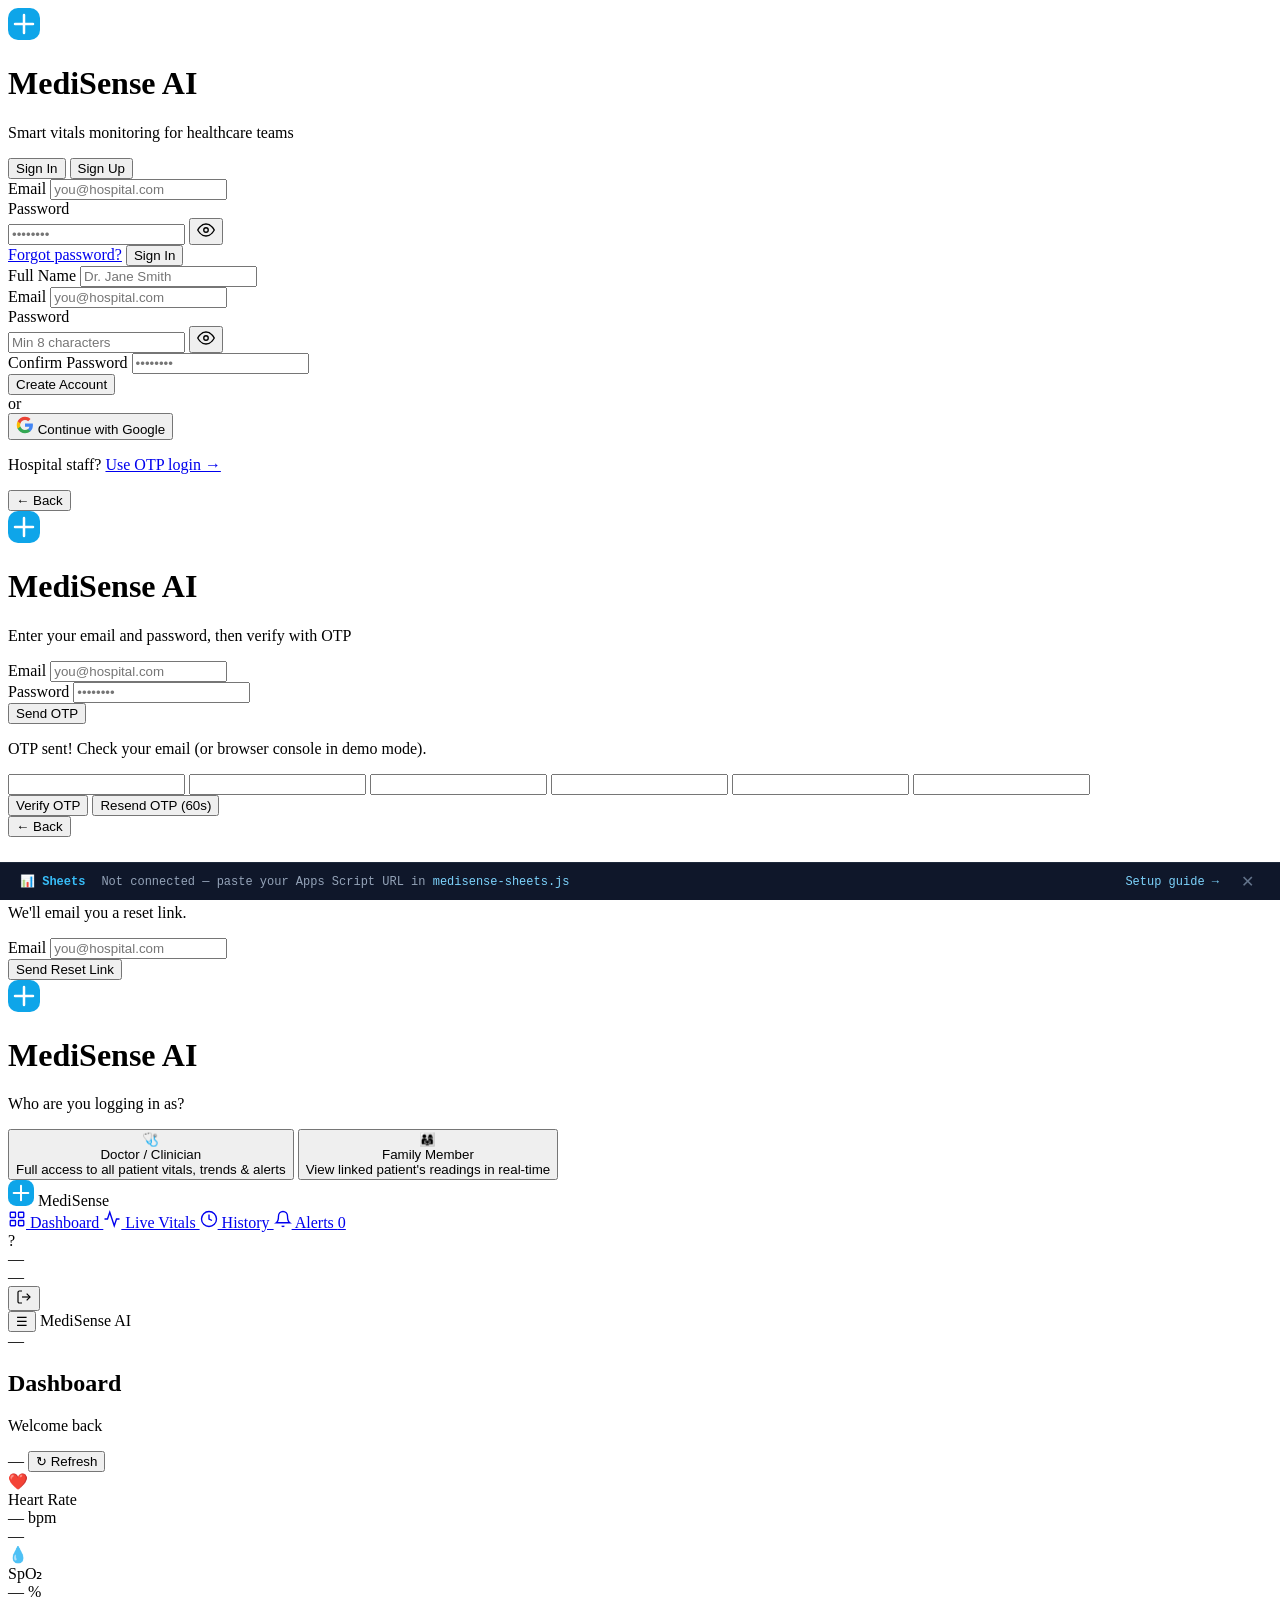
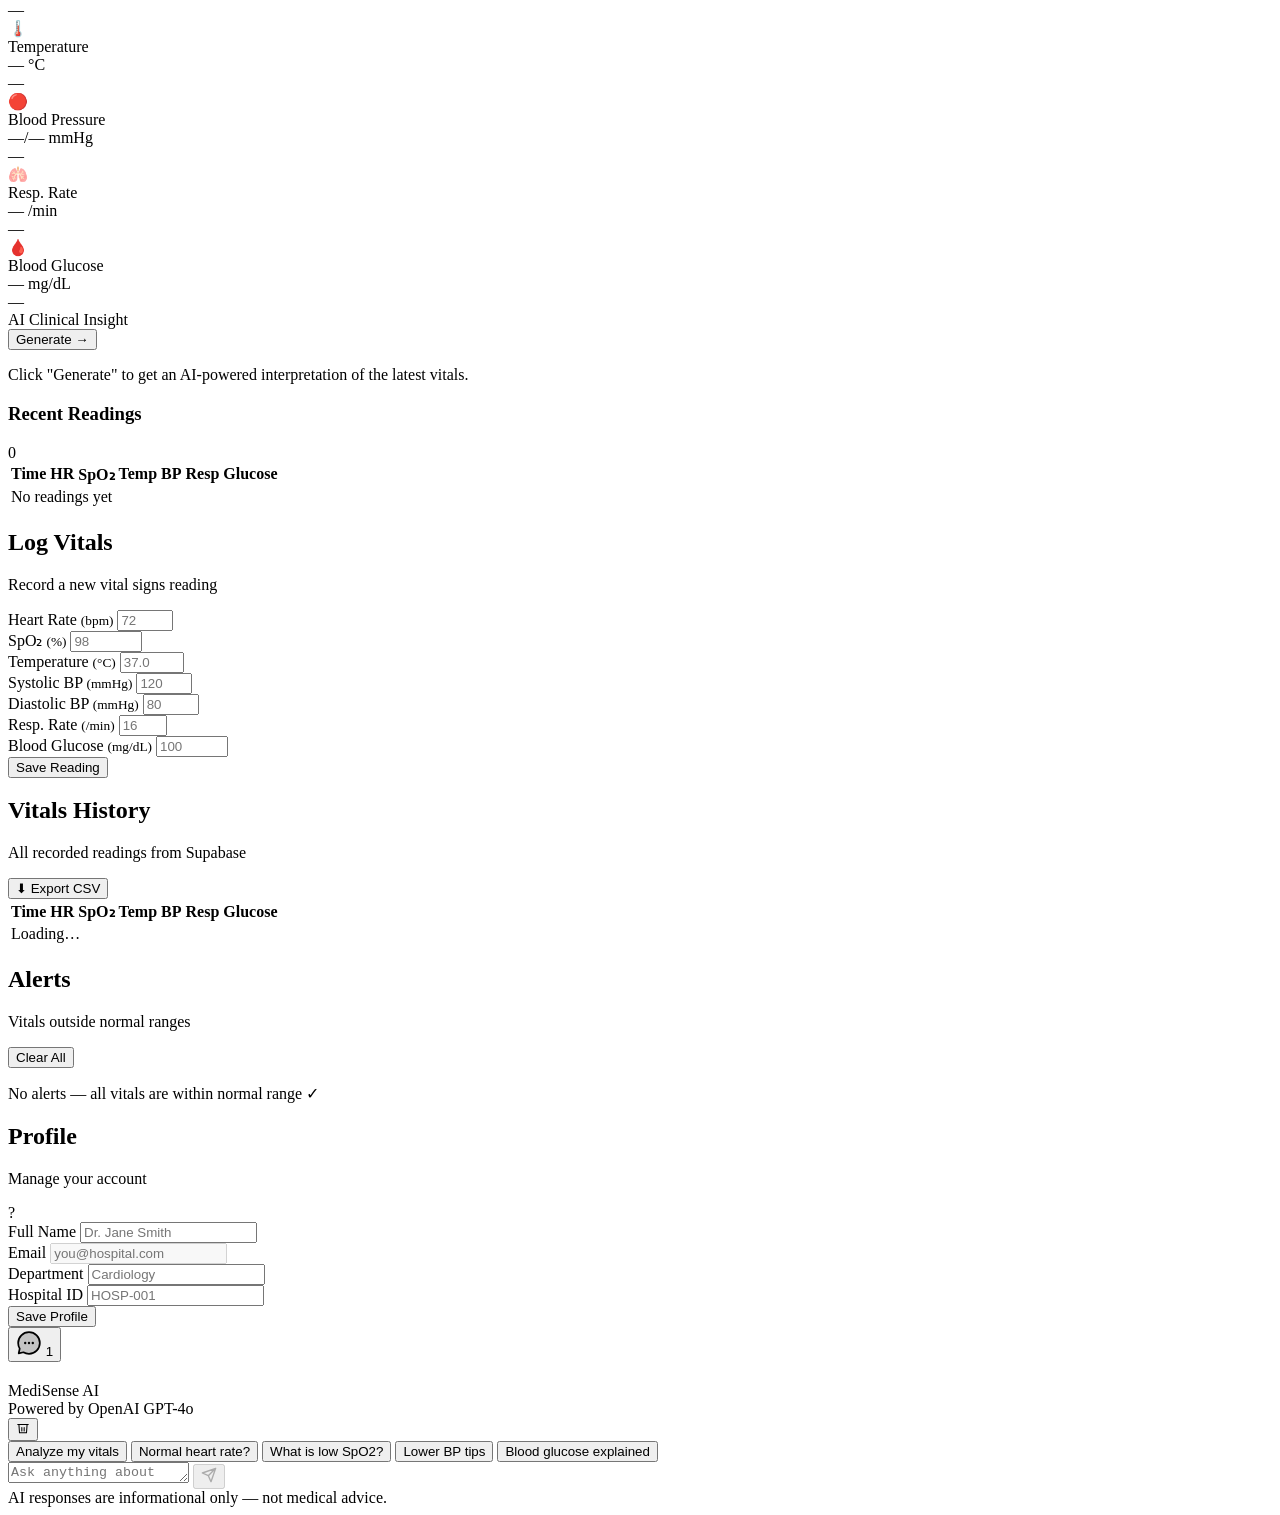
==== index.html @ 8bdb6189 "Add files via upload" ====
<!DOCTYPE html>
<html lang="en">
<head>
  <meta charset="UTF-8" />
  <meta name="viewport" content="width=device-width, initial-scale=1.0" />
  <title>MediSense AI — Smart Health Monitoring</title>
  <link rel="preconnect" href="https://fonts.googleapis.com" />
  <link rel="preconnect" href="https://fonts.gstatic.com" crossorigin />
  <link href="https://fonts.googleapis.com/css2?family=DM+Sans:wght@300;400;500;600&family=DM+Mono:wght@400;500&family=Playfair+Display:wght@600&display=swap" rel="stylesheet" />
  <link rel="stylesheet" href="medisense.css" />
</head>
<body>

  <div id="auth-wrapper" class="auth-wrapper">
    <div id="toast" class="toast" aria-live="polite"></div>
    <div id="screen-login" class="auth-card active">
      <div class="auth-brand">
        <div class="brand-icon">
          <svg width="32" height="32" viewBox="0 0 32 32" fill="none">
            <rect width="32" height="32" rx="10" fill="#0EA5E9"/>
            <path d="M16 7v18M7 16h18" stroke="white" stroke-width="2.5" stroke-linecap="round"/>
          </svg>
        </div>
        <h1 class="brand-name">MediSense <span>AI</span></h1>
      </div>
      <p class="auth-subtitle">Smart vitals monitoring for healthcare teams</p>

      <div class="tab-row">
        <button class="tab active" data-tab="login">Sign In</button>
        <button class="tab" data-tab="signup">Sign Up</button>
      </div>
      <form id="login-form" class="auth-form" novalidate>
        <div class="field">
          <label for="login-email">Email</label>
          <input id="login-email" type="email" placeholder="you@hospital.com" autocomplete="email" />
        </div>
        <div class="field">
          <label for="login-password">Password</label>
          <div class="pw-wrap">
            <input id="login-password" type="password" placeholder="••••••••" autocomplete="current-password" />
            <button type="button" class="eye-btn" data-target="login-password">
              <svg width="18" height="18" viewBox="0 0 24 24" fill="none" stroke="currentColor" stroke-width="1.8" stroke-linecap="round"><path d="M1 12s4-8 11-8 11 8 11 8-4 8-11 8-11-8-11-8z"/><circle cx="12" cy="12" r="3"/></svg>
            </button>
          </div>
        </div>
        <a href="#" id="forgot-link" class="forgot-link">Forgot password?</a>
        <button type="submit" class="btn-primary" id="login-btn">
          <span>Sign In</span>
          <div class="spinner hidden"></div>
        </button>
      </form>
      <form id="signup-form" class="auth-form hidden" novalidate>
        <div class="field">
          <label for="signup-name">Full Name</label>
          <input id="signup-name" type="text" placeholder="Dr. Jane Smith" autocomplete="name" />
        </div>
        <div class="field">
          <label for="signup-email">Email</label>
          <input id="signup-email" type="email" placeholder="you@hospital.com" autocomplete="email" />
        </div>
        <div class="field">
          <label for="signup-password">Password</label>
          <div class="pw-wrap">
            <input id="signup-password" type="password" placeholder="Min 8 characters" autocomplete="new-password" />
            <button type="button" class="eye-btn" data-target="signup-password">
              <svg width="18" height="18" viewBox="0 0 24 24" fill="none" stroke="currentColor" stroke-width="1.8" stroke-linecap="round"><path d="M1 12s4-8 11-8 11 8 11 8-4 8-11 8-11-8-11-8z"/><circle cx="12" cy="12" r="3"/></svg>
            </button>
          </div>
        </div>
        <div class="field">
          <label for="signup-password2">Confirm Password</label>
          <input id="signup-password2" type="password" placeholder="••••••••" autocomplete="new-password" />
        </div>
        <button type="submit" class="btn-primary" id="signup-btn">
          <span>Create Account</span>
          <div class="spinner hidden"></div>
        </button>
      </form>

      <div class="divider"><span>or</span></div>
      <button id="google-btn" class="btn-google">
        <svg width="18" height="18" viewBox="0 0 24 24"><path fill="#4285F4" d="M22.56 12.25c0-.78-.07-1.53-.2-2.25H12v4.26h5.92c-.26 1.37-1.04 2.53-2.21 3.31v2.77h3.57c2.08-1.92 3.28-4.74 3.28-8.09z"/><path fill="#34A853" d="M12 23c2.97 0 5.46-.98 7.28-2.66l-3.57-2.77c-.98.66-2.23 1.06-3.71 1.06-2.86 0-5.29-1.93-6.16-4.53H2.18v2.84C3.99 20.53 7.7 23 12 23z"/><path fill="#FBBC05" d="M5.84 14.09c-.22-.66-.35-1.36-.35-2.09s.13-1.43.35-2.09V7.07H2.18C1.43 8.55 1 10.22 1 12s.43 3.45 1.18 4.93l3.66-2.84z"/><path fill="#EA4335" d="M12 5.38c1.62 0 3.06.56 4.21 1.64l3.15-3.15C17.45 2.09 14.97 1 12 1 7.7 1 3.99 3.47 2.18 7.07l3.66 2.84c.87-2.6 3.3-4.53 6.16-4.53z"/></svg>
        Continue with Google
      </button>

      <p class="otp-prompt">Hospital staff? <a href="#" id="otp-link">Use OTP login →</a></p>
    </div>
    <div id="screen-otp" class="auth-card">
      <button class="back-btn" id="back-from-otp">← Back</button>
      <div class="auth-brand">
        <div class="brand-icon">
          <svg width="32" height="32" viewBox="0 0 32 32" fill="none"><rect width="32" height="32" rx="10" fill="#0EA5E9"/><path d="M16 7v18M7 16h18" stroke="white" stroke-width="2.5" stroke-linecap="round"/></svg>
        </div>
        <h1 class="brand-name">MediSense <span>AI</span></h1>
      </div>
      <p class="auth-subtitle">Enter your email and password, then verify with OTP</p>

      <form id="otp-request-form" class="auth-form" novalidate>
        <div class="field">
          <label for="otp-email">Email</label>
          <input id="otp-email" type="email" placeholder="you@hospital.com" />
        </div>
        <div class="field">
          <label for="otp-password">Password</label>
          <input id="otp-password" type="password" placeholder="••••••••" />
        </div>
        <button type="submit" class="btn-primary" id="send-otp-btn">
          <span>Send OTP</span>
          <div class="spinner hidden"></div>
        </button>
      </form>

      <div id="otp-verify-section" class="otp-verify hidden">
        <p class="otp-sent-msg">OTP sent! Check your email (or browser console in demo mode).</p>
        <div class="otp-boxes" id="otp-boxes">
          <input class="otp-digit" maxlength="1" inputmode="numeric" />
          <input class="otp-digit" maxlength="1" inputmode="numeric" />
          <input class="otp-digit" maxlength="1" inputmode="numeric" />
          <input class="otp-digit" maxlength="1" inputmode="numeric" />
          <input class="otp-digit" maxlength="1" inputmode="numeric" />
          <input class="otp-digit" maxlength="1" inputmode="numeric" />
        </div>
        <button class="btn-primary" id="verify-otp-btn">
          <span>Verify OTP</span>
          <div class="spinner hidden"></div>
        </button>
        <button class="btn-ghost" id="resend-otp-btn">Resend OTP (<span id="resend-timer">60</span>s)</button>
      </div>
    </div>
    <div id="screen-forgot" class="auth-card">
      <button class="back-btn" id="back-from-forgot">← Back</button>
      <h2 class="screen-title">Reset Password</h2>
      <p class="auth-subtitle">We'll email you a reset link.</p>
      <form id="forgot-form" class="auth-form" novalidate>
        <div class="field">
          <label for="forgot-email">Email</label>
          <input id="forgot-email" type="email" placeholder="you@hospital.com" />
        </div>
        <button type="submit" class="btn-primary" id="forgot-btn">
          <span>Send Reset Link</span>
          <div class="spinner hidden"></div>
        </button>
      </form>
    </div>
    <div id="screen-role" class="auth-card">
      <div class="auth-brand">
        <div class="brand-icon">
          <svg width="32" height="32" viewBox="0 0 32 32" fill="none"><rect width="32" height="32" rx="10" fill="#0EA5E9"/><path d="M16 7v18M7 16h18" stroke="white" stroke-width="2.5" stroke-linecap="round"/></svg>
        </div>
        <h1 class="brand-name">MediSense <span>AI</span></h1>
      </div>
      <p class="auth-subtitle">Who are you logging in as?</p>
      <div class="role-cards">
        <button class="role-card" data-role="doctor">
          <div class="role-icon">🩺</div>
          <div class="role-label">Doctor / Clinician</div>
          <div class="role-desc">Full access to all patient vitals, trends & alerts</div>
        </button>
        <button class="role-card" data-role="family">
          <div class="role-icon">👨‍👩‍👧</div>
          <div class="role-label">Family Member</div>
          <div class="role-desc">View linked patient's readings in real-time</div>
        </button>
      </div>
    </div>

  </div>
  <div id="app" class="app hidden">

    <aside class="sidebar" id="sidebar">
      <div class="sidebar-brand">
        <svg width="26" height="26" viewBox="0 0 32 32" fill="none"><rect width="32" height="32" rx="10" fill="#0EA5E9"/><path d="M16 7v18M7 16h18" stroke="white" stroke-width="2.5" stroke-linecap="round"/></svg>
        <span>MediSense</span>
      </div>
      <nav class="sidebar-nav">
        <a href="#" class="nav-item active" data-view="dashboard">
          <svg width="18" height="18" viewBox="0 0 24 24" fill="none" stroke="currentColor" stroke-width="1.8"><rect x="3" y="3" width="7" height="7" rx="1"/><rect x="14" y="3" width="7" height="7" rx="1"/><rect x="3" y="14" width="7" height="7" rx="1"/><rect x="14" y="14" width="7" height="7" rx="1"/></svg>
          Dashboard
        </a>
        <a href="#" class="nav-item" data-view="vitals">
          <svg width="18" height="18" viewBox="0 0 24 24" fill="none" stroke="currentColor" stroke-width="1.8"><polyline points="22 12 18 12 15 21 9 3 6 12 2 12"/></svg>
          Live Vitals
        </a>
        <a href="#" class="nav-item" data-view="history">
          <svg width="18" height="18" viewBox="0 0 24 24" fill="none" stroke="currentColor" stroke-width="1.8"><circle cx="12" cy="12" r="10"/><polyline points="12 6 12 12 16 14"/></svg>
          History
        </a>
        <a href="#" class="nav-item" data-view="alerts">
          <svg width="18" height="18" viewBox="0 0 24 24" fill="none" stroke="currentColor" stroke-width="1.8"><path d="M18 8A6 6 0 0 0 6 8c0 7-3 9-3 9h18s-3-2-3-9"/><path d="M13.73 21a2 2 0 0 1-3.46 0"/></svg>
          Alerts
          <span class="badge" id="alert-badge">0</span>
        </a>
        <a href="#" class="nav-item" data-view="profile" id="doctor-only-nav" style="display:none">
          <svg width="18" height="18" viewBox="0 0 24 24" fill="none" stroke="currentColor" stroke-width="1.8"><path d="M20 21v-2a4 4 0 0 0-4-4H8a4 4 0 0 0-4 4v2"/><circle cx="12" cy="7" r="4"/></svg>
          Profile
        </a>
      </nav>
      <div class="sidebar-footer">
        <div class="user-info" id="sidebar-user">
          <div class="avatar" id="sidebar-avatar">?</div>
          <div class="user-meta">
            <div class="user-name" id="sidebar-name">—</div>
            <div class="user-role" id="sidebar-role">—</div>
          </div>
        </div>
        <button class="logout-btn" id="logout-btn" title="Sign out">
          <svg width="16" height="16" viewBox="0 0 24 24" fill="none" stroke="currentColor" stroke-width="1.8"><path d="M9 21H5a2 2 0 0 1-2-2V5a2 2 0 0 1 2-2h4"/><polyline points="16 17 21 12 16 7"/><line x1="21" y1="12" x2="9" y2="12"/></svg>
        </button>
      </div>
    </aside>

    <main class="main" id="main-content">

      <div class="topbar">
        <button class="menu-toggle" id="menu-toggle">☰</button>
        <span class="topbar-title">MediSense AI</span>
        <div class="topbar-right">
          <span class="role-pill" id="topbar-role">—</span>
        </div>
      </div>

      <div id="view-dashboard" class="view active">
        <div class="view-header">
          <div>
            <h2 class="view-title">Dashboard</h2>
            <p class="view-sub" id="dashboard-greeting">Welcome back</p>
          </div>
          <div class="header-actions">
            <span class="last-updated" id="last-updated">—</span>
            <button class="btn-sm" id="refresh-btn">↻ Refresh</button>
          </div>
        </div>
        <div class="stats-grid">
          <div class="stat-card">
            <div class="stat-icon heart">❤️</div>
            <div class="stat-info">
              <div class="stat-label">Heart Rate</div>
              <div class="stat-val" id="stat-hr">— <span>bpm</span></div>
              <div class="stat-status" id="stat-hr-status">—</div>
            </div>
          </div>
          <div class="stat-card">
            <div class="stat-icon spo2">💧</div>
            <div class="stat-info">
              <div class="stat-label">SpO₂</div>
              <div class="stat-val" id="stat-spo2">— <span>%</span></div>
              <div class="stat-status" id="stat-spo2-status">—</div>
            </div>
          </div>
          <div class="stat-card">
            <div class="stat-icon temp">🌡️</div>
            <div class="stat-info">
              <div class="stat-label">Temperature</div>
              <div class="stat-val" id="stat-temp">— <span>°C</span></div>
              <div class="stat-status" id="stat-temp-status">—</div>
            </div>
          </div>
          <div class="stat-card">
            <div class="stat-icon bp">🔴</div>
            <div class="stat-info">
              <div class="stat-label">Blood Pressure</div>
              <div class="stat-val" id="stat-bp">—/— <span>mmHg</span></div>
              <div class="stat-status" id="stat-bp-status">—</div>
            </div>
          </div>
          <div class="stat-card">
            <div class="stat-icon resp">🫁</div>
            <div class="stat-info">
              <div class="stat-label">Resp. Rate</div>
              <div class="stat-val" id="stat-resp">— <span>/min</span></div>
              <div class="stat-status" id="stat-resp-status">—</div>
            </div>
          </div>
          <div class="stat-card">
            <div class="stat-icon glucose">🩸</div>
            <div class="stat-info">
              <div class="stat-label">Blood Glucose</div>
              <div class="stat-val" id="stat-glucose">— <span>mg/dL</span></div>
              <div class="stat-status" id="stat-glucose-status">—</div>
            </div>
          </div>
        </div>
        <div class="insight-panel">
          <div class="insight-header">
            <div class="insight-title">
              <span class="ai-badge">AI</span>
              Clinical Insight
            </div>
            <button class="btn-sm" id="get-insight-btn">Generate →</button>
          </div>
          <div class="insight-body" id="insight-body">
            <p class="insight-placeholder">Click "Generate" to get an AI-powered interpretation of the latest vitals.</p>
          </div>
        </div>
        <div class="table-card">
          <div class="table-header">
            <h3>Recent Readings</h3>
            <span id="readings-count" class="badge">0</span>
          </div>
          <div class="table-wrap">
            <table class="vitals-table">
              <thead>
                <tr>
                  <th>Time</th>
                  <th>HR</th>
                  <th>SpO₂</th>
                  <th>Temp</th>
                  <th>BP</th>
                  <th>Resp</th>
                  <th>Glucose</th>
                </tr>
              </thead>
              <tbody id="vitals-tbody">
                <tr><td colspan="7" class="empty-row">No readings yet</td></tr>
              </tbody>
            </table>
          </div>
        </div>
      </div>
      <div id="view-vitals" class="view">
        <div class="view-header">
          <div>
            <h2 class="view-title">Log Vitals</h2>
            <p class="view-sub">Record a new vital signs reading</p>
          </div>
        </div>
        <div class="form-card">
          <form id="vitals-form" novalidate>
            <div class="form-grid">
              <div class="field">
                <label>Heart Rate <small>(bpm)</small></label>
                <input type="number" id="f-hr" placeholder="72" min="30" max="250" />
              </div>
              <div class="field">
                <label>SpO₂ <small>(%)</small></label>
                <input type="number" id="f-spo2" placeholder="98" min="50" max="100" step="0.1" />
              </div>
              <div class="field">
                <label>Temperature <small>(°C)</small></label>
                <input type="number" id="f-temp" placeholder="37.0" min="30" max="45" step="0.1" />
              </div>
              <div class="field">
                <label>Systolic BP <small>(mmHg)</small></label>
                <input type="number" id="f-sys" placeholder="120" min="60" max="250" />
              </div>
              <div class="field">
                <label>Diastolic BP <small>(mmHg)</small></label>
                <input type="number" id="f-dia" placeholder="80" min="30" max="150" />
              </div>
              <div class="field">
                <label>Resp. Rate <small>(/min)</small></label>
                <input type="number" id="f-resp" placeholder="16" min="5" max="60" />
              </div>
              <div class="field">
                <label>Blood Glucose <small>(mg/dL)</small></label>
                <input type="number" id="f-glucose" placeholder="100" min="20" max="600" step="0.1" />
              </div>
            </div>
            <button type="submit" class="btn-primary" id="save-vitals-btn">
              <span>Save Reading</span>
              <div class="spinner hidden"></div>
            </button>
          </form>
        </div>
      </div>
      <div id="view-history" class="view">
        <div class="view-header">
          <div>
            <h2 class="view-title">Vitals History</h2>
            <p class="view-sub">All recorded readings from Supabase</p>
          </div>
          <button class="btn-sm" id="export-btn">⬇ Export CSV</button>
        </div>
        <div class="table-card">
          <div class="table-wrap">
            <table class="vitals-table">
              <thead>
                <tr><th>Time</th><th>HR</th><th>SpO₂</th><th>Temp</th><th>BP</th><th>Resp</th><th>Glucose</th></tr>
              </thead>
              <tbody id="history-tbody">
                <tr><td colspan="7" class="empty-row">Loading…</td></tr>
              </tbody>
            </table>
          </div>
        </div>
      </div>
      <div id="view-alerts" class="view">
        <div class="view-header">
          <div>
            <h2 class="view-title">Alerts</h2>
            <p class="view-sub">Vitals outside normal ranges</p>
          </div>
          <button class="btn-sm" id="clear-alerts-btn">Clear All</button>
        </div>
        <div id="alerts-list" class="alerts-list">
          <p class="empty-state">No alerts — all vitals are within normal range ✓</p>
        </div>
      </div>
      <div id="view-profile" class="view">
        <div class="view-header">
          <div>
            <h2 class="view-title">Profile</h2>
            <p class="view-sub">Manage your account</p>
          </div>
        </div>
        <div class="form-card profile-card">
          <div class="profile-avatar" id="profile-avatar-lg">?</div>
          <div class="field">
            <label>Full Name</label>
            <input type="text" id="p-name" placeholder="Dr. Jane Smith" />
          </div>
          <div class="field">
            <label>Email</label>
            <input type="email" id="p-email" placeholder="you@hospital.com" disabled />
          </div>
          <div class="field">
            <label>Department</label>
            <input type="text" id="p-dept" placeholder="Cardiology" />
          </div>
          <div class="field">
            <label>Hospital ID</label>
            <input type="text" id="p-hospital" placeholder="HOSP-001" />
          </div>
          <button class="btn-primary" id="save-profile-btn">
            <span>Save Profile</span>
            <div class="spinner hidden"></div>
          </button>
        </div>
      </div>

    </main>
  </div>

  <script src="medisense-db.js"></script>
  <script src="medisense-sheets.js"></script>
  <script src="medisense.js"></script>


  <!-- Floating button -->
  <div id="ai-chat-widget">
    <button id="ai-chat-toggle" aria-label="Open AI Health Assistant">
      <!-- Chat bubble icon (shown when closed) -->
      <svg id="chat-icon" width="26" height="26" viewBox="0 0 24 24" fill="none">
        <path d="M12 2C6.477 2 2 6.477 2 12c0 1.89.527 3.66 1.438 5.168L2.5 21.5l4.332-.938A9.954 9.954 0 0012 22c5.523 0 10-4.477 10-10S17.523 2 12 2z"
          fill="currentColor" fill-opacity=".18" stroke="currentColor" stroke-width="1.6" stroke-linejoin="round"/>
        <circle cx="8.5"  cy="12" r="1.1" fill="currentColor"/>
        <circle cx="12"   cy="12" r="1.1" fill="currentColor"/>
        <circle cx="15.5" cy="12" r="1.1" fill="currentColor"/>
      </svg>
      <!-- X icon (shown when open) -->
      <svg id="close-icon" width="20" height="20" viewBox="0 0 24 24" fill="none" style="display:none">
        <path d="M18 6L6 18M6 6l12 12" stroke="currentColor" stroke-width="2.2" stroke-linecap="round"/>
      </svg>
      <!-- Unread badge (disappears on open) -->
      <span id="chat-unread" class="chat-unread">1</span>
    </button>

    <!-- Chat panel -->
    <div id="ai-chat-panel" class="chat-panel hidden">

      <!-- Header -->
      <div class="chat-header">
        <div class="chat-header-info">
          <div class="chat-avatar">
            <svg width="16" height="16" viewBox="0 0 32 32" fill="none">
              <path d="M16 7v18M7 16h18" stroke="white" stroke-width="2.8" stroke-linecap="round"/>
            </svg>
          </div>
          <div>
            <div class="chat-title">MediSense AI</div>
            <div class="chat-subtitle"><span class="chat-online-dot"></span> Powered by OpenAI GPT-4o</div>
          </div>
        </div>
        <div style="display:flex;gap:4px">
          <button id="chat-clear-btn" class="chat-clear-btn" title="Clear conversation">
            <svg width="14" height="14" viewBox="0 0 24 24" fill="none" stroke="currentColor" stroke-width="1.8" stroke-linecap="round">
              <polyline points="3 6 5 6 21 6"/><path d="M19 6l-1 14H6L5 6"/><path d="M10 11v6M14 11v6"/>
            </svg>
          </button>
        </div>
      </div>

      <!-- Messages -->
      <div id="chat-messages" class="chat-messages"></div>

      <!-- Quick suggestion chips -->
      <div class="chat-suggestions" id="chat-suggestions">
        <button class="suggestion-chip" data-msg="Analyze my current vitals and tell me if anything looks concerning.">Analyze my vitals</button>
        <button class="suggestion-chip" data-msg="What is a normal heart rate range for adults?">Normal heart rate?</button>
        <button class="suggestion-chip" data-msg="What does low SpO2 mean and when should I worry?">What is low SpO2?</button>
        <button class="suggestion-chip" data-msg="Give me tips to help lower high blood pressure naturally.">Lower BP tips</button>
        <button class="suggestion-chip" data-msg="Explain what blood glucose levels mean.">Blood glucose explained</button>
      </div>

      <!-- Input bar -->
      <div class="chat-input-area">
        <textarea id="chat-input" placeholder="Ask anything about your health…" rows="1"></textarea>
        <button id="chat-send-btn" title="Send message" disabled>
          <svg width="16" height="16" viewBox="0 0 24 24" fill="none">
            <path d="M22 2L11 13M22 2L15 22l-4-9-9-4 20-7z" stroke="currentColor" stroke-width="2" stroke-linecap="round" stroke-linejoin="round"/>
          </svg>
        </button>
      </div>
      <div class="chat-disclaimer">AI responses are informational only — not medical advice.</div>

    </div><!-- /chat-panel -->
  </div><!-- /ai-chat-widget -->

  <script>
  // ════════════════════════════════════════════════════════
  //  MEDISENSE — OPENAI CHAT WIDGET
  //
  //  HOW TO ACTIVATE:
  //  1. Go to https://platform.openai.com/api-keys
  //  2. Click "+ Create new secret key"
  //  3. Replace YOUR_OPENAI_API_KEY below with your key
  //
  //  ⚠️  This sends your key from the browser (client-side).
  //      Fine for local/demo use. For production, route
  //      requests through your own backend server instead.
  // ════════════════════════════════════════════════════════
  (function () {
    const API_KEY = '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'; // ← paste your key here
    const API_URL = 'https://api.openai.com/v1/chat/completions';
    const MODEL   = 'gpt-4o-mini'; // options: gpt-4o-mini (fast/cheap), gpt-4o (smarter)

    // ── DOM refs ────────────────────────────────────────
    const toggle    = document.getElementById('ai-chat-toggle');
    const panel     = document.getElementById('ai-chat-panel');
    const msgs      = document.getElementById('chat-messages');
    const input     = document.getElementById('chat-input');
    const sendBtn   = document.getElementById('chat-send-btn');
    const clearBtn  = document.getElementById('chat-clear-btn');
    const unread    = document.getElementById('chat-unread');
    const chatIcon  = document.getElementById('chat-icon');
    const closeIcon = document.getElementById('close-icon');
    const suggs     = document.getElementById('chat-suggestions');

    let history = []; // Claude message history
    let isOpen  = false;
    let isBusy  = false;

    // ── Build greeting + initial bot message ──────────
    function initGreeting() {
      // Access the global `state` from medisense.js
      const appState = (typeof state !== 'undefined') ? state : null;
      const name = appState?.user?.full_name
        || appState?.user?.email?.split('@')[0]
        || null;

      const hasVitals = appState?.vitals?.length > 0;
      const greeting = name ? `👋 Hi <strong>${name}</strong>!` : '👋 Hello!';
      const vitalsLine = hasVitals
        ? `I can see your latest vitals are loaded. Ask me anything about them!`
        : `No vitals recorded yet — but I can still answer your health questions.`;

      appendBot(`${greeting} I'm your <strong>MediSense AI</strong> assistant, powered by ChatGPT.<br><br>${vitalsLine}<br><br>What would you like to know?`);
    }

    // ── Build vitals context for Claude system prompt ─
    function buildVitalsContext() {
      const appState = (typeof state !== 'undefined') ? state : null;
      const v = appState?.vitals?.[0];
      if (!v) return 'No vitals data has been recorded yet.';

      const fmt = (val, unit) => val != null ? `${val} ${unit}` : 'N/A';
      const ts  = v.recorded_at
        ? new Date(v.recorded_at).toLocaleString('en-IN', { day:'2-digit', month:'short', hour:'2-digit', minute:'2-digit' })
        : 'unknown time';

      return [
        `Most recent patient vitals (recorded ${ts}):`,
        `• Heart Rate:        ${fmt(v.heart_rate, 'bpm')}`,
        `• SpO₂:             ${fmt(v.spo2, '%')}`,
        `• Temperature:      ${fmt(v.temperature, '°C')}`,
        `• Blood Pressure:   ${v.bp_systolic != null ? `${v.bp_systolic}/${v.bp_diastolic} mmHg` : 'N/A'}`,
        `• Respiratory Rate: ${fmt(v.resp_rate, '/min')}`,
        `• Blood Glucose:    ${fmt(v.blood_glucose, 'mg/dL')}`,
      ].join('\n');
    }

    function buildSystemPrompt() {
      const appState = (typeof state !== 'undefined') ? state : null;
      const role = appState?.role || 'healthcare professional';
      return `You are MediSense AI, a smart clinical assistant embedded in a hospital vitals monitoring dashboard. You are speaking with a ${role}.

${buildVitalsContext()}

Guidelines:
- Be concise (under 120 words unless detailed explanation is requested)
- Reference actual vitals data above when relevant
- Use plain language for family members, clinical language for doctors
- Use bullet points for lists
- Bold important values using **value**
- Never diagnose, prescribe, or replace a physician
- Always remind users this is informational, not medical advice
- If asked something unrelated to health/medicine, politely redirect`;
    }

    // ── Open / close ─────────────────────────────────
    toggle.addEventListener('click', () => {
      isOpen = !isOpen;
      panel.classList.toggle('hidden', !isOpen);
      chatIcon.style.display  = isOpen ? 'none'  : 'block';
      closeIcon.style.display = isOpen ? 'block' : 'none';
      unread.style.display    = 'none';
      if (isOpen) {
        if (msgs.children.length === 0) initGreeting();
        setTimeout(() => input.focus(), 100);
        msgs.scrollTop = msgs.scrollHeight;
      }
    });

    // Hide unread badge on open, show after 2s on first load
    setTimeout(() => { if (!isOpen) unread.style.display = 'flex'; }, 2000);

    // ── Clear chat ───────────────────────────────────
    clearBtn.addEventListener('click', () => {
      history = [];
      msgs.innerHTML = '';
      initGreeting();
      suggs.style.display = 'flex';
    });

    // ── Suggestion chips ─────────────────────────────
    suggs.addEventListener('click', e => {
      const chip = e.target.closest('.suggestion-chip');
      if (!chip) return;
      input.value = chip.dataset.msg;
      suggs.style.display = 'none';
      sendMessage();
    });

    // ── Input handling ────────────────────────────────
    input.addEventListener('input', () => {
      input.style.height = 'auto';
      input.style.height = Math.min(input.scrollHeight, 100) + 'px';
      sendBtn.disabled = !input.value.trim() || isBusy;
    });
    input.addEventListener('keydown', e => {
      if (e.key === 'Enter' && !e.shiftKey) { e.preventDefault(); sendMessage(); }
    });
    sendBtn.addEventListener('click', sendMessage);

    // ── Core send logic ───────────────────────────────
    async function sendMessage() {
      const text = input.value.trim();
      if (!text || isBusy) return;

      input.value = '';
      input.style.height = 'auto';
      sendBtn.disabled = true;
      suggs.style.display = 'none';
      isBusy = true;

      appendUser(text);
      history.push({ role: 'user', content: text });

      const typingEl = appendTyping();

      try {
        // OpenAI expects system prompt as the first message in the array
        const messages = [
          { role: 'system', content: buildSystemPrompt() },
          ...history,
        ];

        const res = await fetch(API_URL, {
          method: 'POST',
          headers: {
            'Content-Type': 'application/json',
            'Authorization': `Bearer ${API_KEY}`,
          },
          body: JSON.stringify({
            model: MODEL,
            max_tokens: 800,
            messages,
          }),
        });

        const data = await res.json();
        typingEl.remove();

        if (data.error) {
          const msg = data.error.message || 'Unknown error';
          const hint = API_KEY === 'YOUR_OPENAI_API_KEY'
            ? '<br><br>💡 <strong>Tip:</strong> Paste your OpenAI API key in <code>index.html</code> where it says <code>YOUR_OPENAI_API_KEY</code>.'
            : '';
          appendBot(`⚠️ API error: ${escHtml(msg)}${hint}`);
        } else {
          const reply = data.choices?.[0]?.message?.content || 'No response generated.';
          history.push({ role: 'assistant', content: reply });
          appendBot(renderMarkdown(reply));
        }

      } catch (err) {
        typingEl.remove();
        appendBot(`⚠️ Network error — please check your connection and try again.`);
      }

      isBusy = false;
      sendBtn.disabled = !input.value.trim();
      input.focus();
    }

    // ── Render helpers ────────────────────────────────
    function appendUser(text) {
      const el = document.createElement('div');
      el.className = 'chat-msg user';
      el.innerHTML = `<div class="msg-bubble">${escHtml(text)}</div>`;
      msgs.appendChild(el);
      msgs.scrollTop = msgs.scrollHeight;
    }

    function appendBot(html) {
      const el = document.createElement('div');
      el.className = 'chat-msg ai';
      el.innerHTML = `<div class="msg-bubble">${html}</div>`;
      msgs.appendChild(el);
      msgs.scrollTop = msgs.scrollHeight;
      return el;
    }

    function appendTyping() {
      const el = document.createElement('div');
      el.className = 'chat-msg ai chat-typing';
      el.innerHTML = `<div class="msg-bubble"><span class="dot"></span><span class="dot"></span><span class="dot"></span></div>`;
      msgs.appendChild(el);
      msgs.scrollTop = msgs.scrollHeight;
      return el;
    }

    // Minimal markdown → HTML (bold, italic, code, bullets, line breaks)
    function renderMarkdown(text) {
      return escHtml(text)
        .replace(/\*\*(.+?)\*\*/g, '<strong>$1</strong>')
        .replace(/\*(.+?)\*/g,     '<em>$1</em>')
        .replace(/_(.+?)_/g,       '<em>$1</em>')
        .replace(/`(.+?)`/g,       '<code>$1</code>')
        .replace(/^[•\-] (.+)/gm,  '<li>$1</li>')
        .replace(/(<li>[\s\S]*?<\/li>)/g, '<ul>$1</ul>')
        .replace(/\n/g,            '<br>');
    }

    function escHtml(str) {
      return String(str)
        .replace(/&/g, '&amp;').replace(/</g, '&lt;')
        .replace(/>/g, '&gt;').replace(/"/g, '&quot;');
    }

  })();
  </script>

</body>
</html>
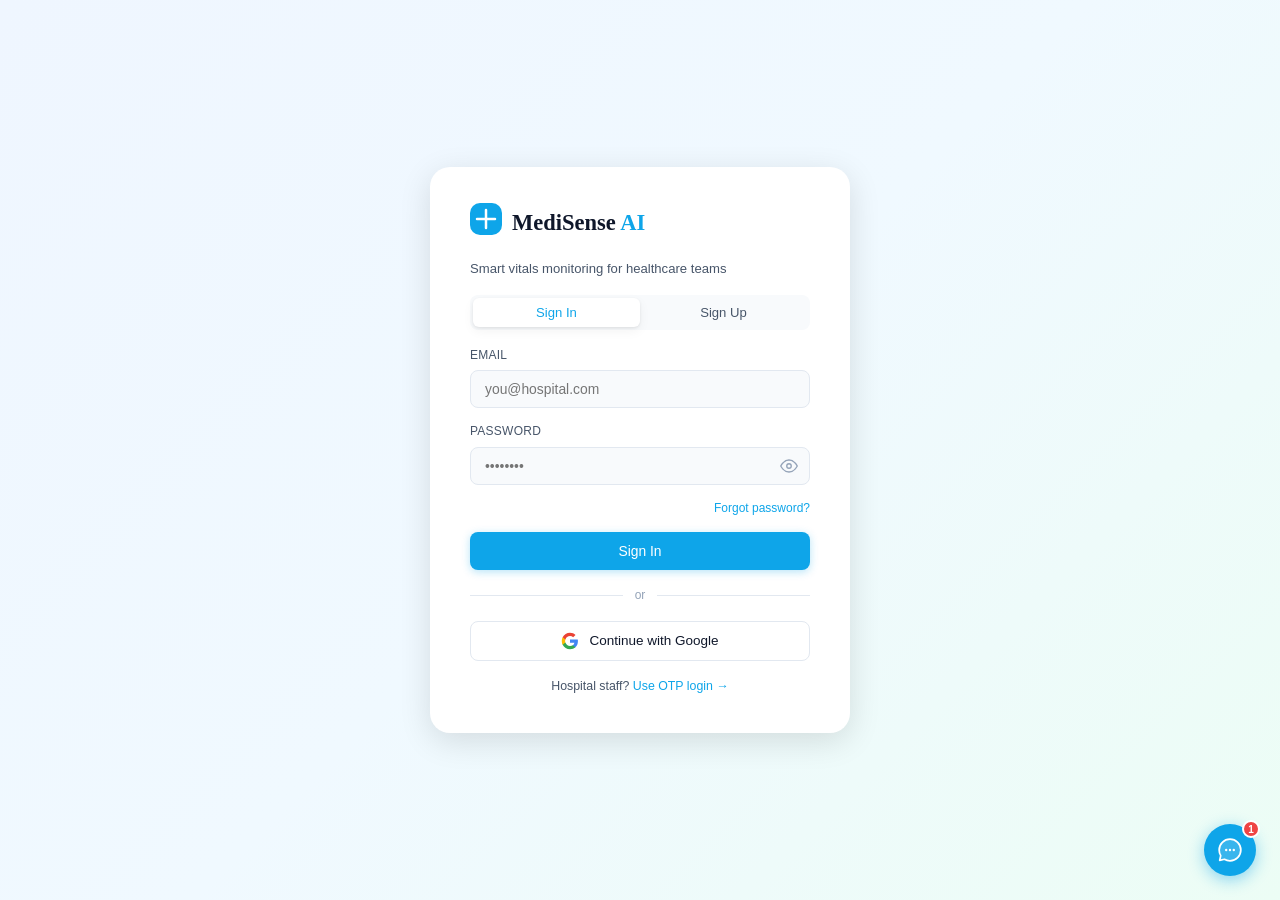
==== commit cade9f56: "Clean up chat widget HTML structure Removed unnecessary comments and whitespace in the chat widget s" ====
--- a/index.html
+++ b/index.html
@@ -434,12 +434,9 @@
   <script src="medisense-db.js"></script>
   <script src="medisense-sheets.js"></script>
   <script src="medisense.js"></script>
-
-
-  <!-- Floating button -->
+  
   <div id="ai-chat-widget">
     <button id="ai-chat-toggle" aria-label="Open AI Health Assistant">
-      <!-- Chat bubble icon (shown when closed) -->
       <svg id="chat-icon" width="26" height="26" viewBox="0 0 24 24" fill="none">
         <path d="M12 2C6.477 2 2 6.477 2 12c0 1.89.527 3.66 1.438 5.168L2.5 21.5l4.332-.938A9.954 9.954 0 0012 22c5.523 0 10-4.477 10-10S17.523 2 12 2z"
           fill="currentColor" fill-opacity=".18" stroke="currentColor" stroke-width="1.6" stroke-linejoin="round"/>
@@ -447,18 +444,13 @@
         <circle cx="12"   cy="12" r="1.1" fill="currentColor"/>
         <circle cx="15.5" cy="12" r="1.1" fill="currentColor"/>
       </svg>
-      <!-- X icon (shown when open) -->
       <svg id="close-icon" width="20" height="20" viewBox="0 0 24 24" fill="none" style="display:none">
         <path d="M18 6L6 18M6 6l12 12" stroke="currentColor" stroke-width="2.2" stroke-linecap="round"/>
       </svg>
-      <!-- Unread badge (disappears on open) -->
       <span id="chat-unread" class="chat-unread">1</span>
     </button>
-
-    <!-- Chat panel -->
     <div id="ai-chat-panel" class="chat-panel hidden">
-
-      <!-- Header -->
+      
       <div class="chat-header">
         <div class="chat-header-info">
           <div class="chat-avatar">
@@ -480,10 +472,8 @@
         </div>
       </div>
 
-      <!-- Messages -->
       <div id="chat-messages" class="chat-messages"></div>
 
-      <!-- Quick suggestion chips -->
       <div class="chat-suggestions" id="chat-suggestions">
         <button class="suggestion-chip" data-msg="Analyze my current vitals and tell me if anything looks concerning.">Analyze my vitals</button>
         <button class="suggestion-chip" data-msg="What is a normal heart rate range for adults?">Normal heart rate?</button>
@@ -492,7 +482,6 @@
         <button class="suggestion-chip" data-msg="Explain what blood glucose levels mean.">Blood glucose explained</button>
       </div>
 
-      <!-- Input bar -->
       <div class="chat-input-area">
         <textarea id="chat-input" placeholder="Ask anything about your health…" rows="1"></textarea>
         <button id="chat-send-btn" title="Send message" disabled>
@@ -503,28 +492,14 @@
       </div>
       <div class="chat-disclaimer">AI responses are informational only — not medical advice.</div>
 
-    </div><!-- /chat-panel -->
-  </div><!-- /ai-chat-widget -->
+    </div>
+  </div>
 
   <script>
-  // ════════════════════════════════════════════════════════
-  //  MEDISENSE — OPENAI CHAT WIDGET
-  //
-  //  HOW TO ACTIVATE:
-  //  1. Go to https://platform.openai.com/api-keys
-  //  2. Click "+ Create new secret key"
-  //  3. Replace YOUR_OPENAI_API_KEY below with your key
-  //
-  //  ⚠️  This sends your key from the browser (client-side).
-  //      Fine for local/demo use. For production, route
-  //      requests through your own backend server instead.
-  // ════════════════════════════════════════════════════════
   (function () {
     const API_KEY = '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'; // ← paste your key here
     const API_URL = 'https://api.openai.com/v1/chat/completions';
-    const MODEL   = 'gpt-4o-mini'; // options: gpt-4o-mini (fast/cheap), gpt-4o (smarter)
-
-    // ── DOM refs ────────────────────────────────────────
+    const MODEL   = 'gpt-4o-mini';
     const toggle    = document.getElementById('ai-chat-toggle');
     const panel     = document.getElementById('ai-chat-panel');
     const msgs      = document.getElementById('chat-messages');
@@ -536,13 +511,11 @@
     const closeIcon = document.getElementById('close-icon');
     const suggs     = document.getElementById('chat-suggestions');
 
-    let history = []; // Claude message history
+    let history = []; 
     let isOpen  = false;
     let isBusy  = false;
 
-    // ── Build greeting + initial bot message ──────────
     function initGreeting() {
-      // Access the global `state` from medisense.js
       const appState = (typeof state !== 'undefined') ? state : null;
       const name = appState?.user?.full_name
         || appState?.user?.email?.split('@')[0]
@@ -557,7 +530,6 @@
       appendBot(`${greeting} I'm your <strong>MediSense AI</strong> assistant, powered by ChatGPT.<br><br>${vitalsLine}<br><br>What would you like to know?`);
     }
 
-    // ── Build vitals context for Claude system prompt ─
     function buildVitalsContext() {
       const appState = (typeof state !== 'undefined') ? state : null;
       const v = appState?.vitals?.[0];
@@ -597,7 +569,6 @@
 - If asked something unrelated to health/medicine, politely redirect`;
     }
 
-    // ── Open / close ─────────────────────────────────
     toggle.addEventListener('click', () => {
       isOpen = !isOpen;
       panel.classList.toggle('hidden', !isOpen);
@@ -611,10 +582,8 @@
       }
     });
 
-    // Hide unread badge on open, show after 2s on first load
     setTimeout(() => { if (!isOpen) unread.style.display = 'flex'; }, 2000);
 
-    // ── Clear chat ───────────────────────────────────
     clearBtn.addEventListener('click', () => {
       history = [];
       msgs.innerHTML = '';
@@ -622,7 +591,6 @@
       suggs.style.display = 'flex';
     });
 
-    // ── Suggestion chips ─────────────────────────────
     suggs.addEventListener('click', e => {
       const chip = e.target.closest('.suggestion-chip');
       if (!chip) return;
@@ -631,7 +599,6 @@
       sendMessage();
     });
 
-    // ── Input handling ────────────────────────────────
     input.addEventListener('input', () => {
       input.style.height = 'auto';
       input.style.height = Math.min(input.scrollHeight, 100) + 'px';
@@ -642,7 +609,6 @@
     });
     sendBtn.addEventListener('click', sendMessage);
 
-    // ── Core send logic ───────────────────────────────
     async function sendMessage() {
       const text = input.value.trim();
       if (!text || isBusy) return;
@@ -659,7 +625,6 @@
       const typingEl = appendTyping();
 
       try {
-        // OpenAI expects system prompt as the first message in the array
         const messages = [
           { role: 'system', content: buildSystemPrompt() },
           ...history,
@@ -702,8 +667,6 @@
       sendBtn.disabled = !input.value.trim();
       input.focus();
     }
-
-    // ── Render helpers ────────────────────────────────
     function appendUser(text) {
       const el = document.createElement('div');
       el.className = 'chat-msg user';
@@ -730,7 +693,6 @@
       return el;
     }
 
-    // Minimal markdown → HTML (bold, italic, code, bullets, line breaks)
     function renderMarkdown(text) {
       return escHtml(text)
         .replace(/\*\*(.+?)\*\*/g, '<strong>$1</strong>')
--- a/medisense.css
+++ b/medisense.css
@@ -0,0 +1,558 @@
+*, *::before, *::after { box-sizing: border-box; margin: 0; padding: 0; }
+
+:root {
+  --brand:        #0EA5E9;
+  --brand-dark:   #0284C7;
+  --brand-light:  #E0F2FE;
+  --bg:           #F0F4F8;
+  --surface:      #FFFFFF;
+  --surface2:     #F8FAFC;
+  --border:       #E2E8F0;
+  --text:         #0F172A;
+  --text-2:       #475569;
+  --text-3:       #94A3B8;
+  --ok:           #10B981;
+  --warn:         #F59E0B;
+  --danger:       #EF4444;
+  --sidebar-w:    240px;
+  --radius:       12px;
+  --radius-sm:    8px;
+  --shadow:       0 1px 3px rgba(0,0,0,.08), 0 4px 12px rgba(0,0,0,.05);
+  --shadow-lg:    0 8px 32px rgba(0,0,0,.12);
+  --font:         'DM Sans', sans-serif;
+  --font-mono:    'DM Mono', monospace;
+}
+
+html { font-size: 15px; }
+body {
+  font-family: var(--font);
+  background: var(--bg);
+  color: var(--text);
+  line-height: 1.6;
+  min-height: 100vh;
+}
+
+.hidden { display: none !important; }
+a { color: var(--brand); text-decoration: none; }
+a:hover { text-decoration: underline; }
+
+.toast {
+  position: fixed; top: 20px; left: 50%; transform: translateX(-50%) translateY(-80px);
+  background: var(--text); color: #fff; padding: 10px 20px;
+  border-radius: 8px; font-size: .875rem; z-index: 9999;
+  transition: transform .3s cubic-bezier(.34,1.56,.64,1);
+  pointer-events: none; white-space: nowrap;
+  box-shadow: var(--shadow-lg);
+}
+.toast.show { transform: translateX(-50%) translateY(0); }
+.toast.success { background: var(--ok); }
+.toast.error   { background: var(--danger); }
+.toast.info    { background: var(--brand); }
+
+.auth-wrapper {
+  min-height: 100vh; display: flex; align-items: center; justify-content: center;
+  background: linear-gradient(135deg, #EFF6FF 0%, #F0F9FF 50%, #ECFDF5 100%);
+  padding: 24px;
+}
+
+.auth-card {
+  background: var(--surface); border-radius: 20px;
+  box-shadow: var(--shadow-lg); padding: 36px 40px;
+  width: 100%; max-width: 420px;
+  display: none; flex-direction: column; gap: 16px;
+  animation: slideUp .35s ease;
+}
+.auth-card.active { display: flex; }
+
+@keyframes slideUp {
+  from { opacity: 0; transform: translateY(16px); }
+  to   { opacity: 1; transform: translateY(0); }
+}
+
+.auth-brand {
+  display: flex; align-items: center; gap: 10px;
+}
+.brand-icon { flex-shrink: 0; }
+.brand-name {
+  font-family: 'Playfair Display', serif;
+  font-size: 1.5rem; font-weight: 600; color: var(--text);
+}
+.brand-name span { color: var(--brand); }
+.auth-subtitle { color: var(--text-2); font-size: .875rem; }
+
+.tab-row { display: flex; background: var(--surface2); border-radius: var(--radius-sm); padding: 3px; }
+.tab {
+  flex: 1; padding: 7px 12px; border: none; background: transparent;
+  border-radius: 6px; font-size: .875rem; font-weight: 500; cursor: pointer;
+  color: var(--text-2); transition: all .2s;
+}
+.tab.active { background: var(--surface); color: var(--brand); box-shadow: var(--shadow); }
+
+.auth-form { display: flex; flex-direction: column; gap: 14px; }
+
+.field { display: flex; flex-direction: column; gap: 5px; }
+.field label { font-size: .8rem; font-weight: 500; color: var(--text-2); letter-spacing: .02em; text-transform: uppercase; }
+.field input {
+  padding: 10px 14px; border: 1.5px solid var(--border);
+  border-radius: var(--radius-sm); font-family: var(--font); font-size: .925rem;
+  color: var(--text); background: var(--surface2);
+  transition: border-color .2s, box-shadow .2s; outline: none;
+}
+.field input:focus { border-color: var(--brand); box-shadow: 0 0 0 3px rgba(14,165,233,.12); background: #fff; }
+.field input:disabled { opacity: .55; cursor: not-allowed; }
+
+.pw-wrap { position: relative; }
+.pw-wrap input { width: 100%; padding-right: 42px; }
+.eye-btn {
+  position: absolute; right: 10px; top: 50%; transform: translateY(-50%);
+  background: none; border: none; cursor: pointer; color: var(--text-3);
+  display: flex; align-items: center; padding: 2px;
+}
+.eye-btn:hover { color: var(--text-2); }
+
+.forgot-link { font-size: .8rem; color: var(--brand); align-self: flex-end; }
+
+.btn-primary {
+  padding: 11px 20px; background: var(--brand); color: #fff;
+  border: none; border-radius: var(--radius-sm); font-family: var(--font);
+  font-size: .925rem; font-weight: 500; cursor: pointer;
+  display: flex; align-items: center; justify-content: center; gap: 8px;
+  transition: background .2s, transform .1s, box-shadow .2s;
+  box-shadow: 0 2px 8px rgba(14,165,233,.3);
+}
+.btn-primary:hover { background: var(--brand-dark); box-shadow: 0 4px 16px rgba(14,165,233,.4); }
+.btn-primary:active { transform: scale(.98); }
+.btn-primary:disabled { opacity: .6; cursor: not-allowed; }
+
+.btn-google {
+  padding: 10px 18px; background: #fff; color: var(--text);
+  border: 1.5px solid var(--border); border-radius: var(--radius-sm);
+  font-family: var(--font); font-size: .9rem; font-weight: 500;
+  cursor: pointer; display: flex; align-items: center; justify-content: center; gap: 10px;
+  transition: background .2s, box-shadow .2s;
+}
+.btn-google:hover { background: var(--surface2); box-shadow: var(--shadow); }
+
+.btn-ghost {
+  padding: 9px 18px; background: transparent; color: var(--text-2);
+  border: 1.5px solid var(--border); border-radius: var(--radius-sm);
+  font-family: var(--font); font-size: .875rem; cursor: pointer;
+  transition: all .2s;
+}
+.btn-ghost:hover { background: var(--surface2); color: var(--text); }
+.btn-ghost:disabled { opacity: .5; cursor: not-allowed; }
+
+.btn-sm {
+  padding: 6px 14px; background: var(--surface); color: var(--text-2);
+  border: 1.5px solid var(--border); border-radius: var(--radius-sm);
+  font-family: var(--font); font-size: .8rem; font-weight: 500;
+  cursor: pointer; transition: all .2s;
+}
+.btn-sm:hover { background: var(--brand-light); color: var(--brand); border-color: var(--brand); }
+
+
+.spinner {
+  width: 16px; height: 16px; border: 2px solid rgba(255,255,255,.4);
+  border-top-color: #fff; border-radius: 50%;
+  animation: spin .7s linear infinite;
+}
+@keyframes spin { to { transform: rotate(360deg); } }
+
+
+.divider { display: flex; align-items: center; gap: 12px; color: var(--text-3); font-size: .8rem; }
+.divider::before, .divider::after { content: ''; flex: 1; height: 1px; background: var(--border); }
+
+.otp-prompt { font-size: .825rem; color: var(--text-2); text-align: center; }
+
+
+.back-btn {
+  background: none; border: none; color: var(--brand); cursor: pointer;
+  font-size: .875rem; align-self: flex-start; padding: 0; font-family: var(--font);
+}
+.back-btn:hover { text-decoration: underline; }
+
+.screen-title { font-size: 1.3rem; font-weight: 600; }
+
+
+.role-cards { display: flex; flex-direction: column; gap: 12px; }
+.role-card {
+  display: flex; flex-direction: column; align-items: center; gap: 6px;
+  padding: 20px; border: 2px solid var(--border); border-radius: var(--radius);
+  background: var(--surface2); cursor: pointer;
+  transition: all .2s; text-align: center;
+}
+.role-card:hover { border-color: var(--brand); background: var(--brand-light); }
+.role-icon { font-size: 2rem; }
+.role-label { font-weight: 600; font-size: 1rem; color: var(--text); }
+.role-desc { font-size: .8rem; color: var(--text-2); }
+
+
+.otp-verify { display: flex; flex-direction: column; gap: 14px; }
+.otp-sent-msg { font-size: .875rem; color: var(--ok); background: #ECFDF5; padding: 10px 14px; border-radius: var(--radius-sm); }
+.otp-boxes { display: flex; gap: 8px; justify-content: center; }
+.otp-digit {
+  width: 44px; height: 52px; text-align: center; font-size: 1.3rem;
+  font-weight: 600; font-family: var(--font-mono);
+  border: 2px solid var(--border); border-radius: var(--radius-sm);
+  background: var(--surface2); outline: none; transition: border-color .2s;
+}
+.otp-digit:focus { border-color: var(--brand); box-shadow: 0 0 0 3px rgba(14,165,233,.12); }
+
+
+.app { display: flex; min-height: 100vh; }
+
+
+.sidebar {
+  width: var(--sidebar-w); background: var(--surface);
+  border-right: 1px solid var(--border);
+  display: flex; flex-direction: column;
+  position: fixed; top: 0; left: 0; bottom: 0;
+  z-index: 100; transition: transform .3s ease;
+}
+
+.sidebar-brand {
+  padding: 20px 20px 16px; display: flex; align-items: center; gap: 10px;
+  font-weight: 600; font-size: 1.05rem; color: var(--text);
+  border-bottom: 1px solid var(--border);
+}
+
+.sidebar-nav { flex: 1; padding: 12px 10px; display: flex; flex-direction: column; gap: 2px; }
+.nav-item {
+  display: flex; align-items: center; gap: 10px;
+  padding: 9px 12px; border-radius: var(--radius-sm);
+  color: var(--text-2); font-size: .9rem; font-weight: 500;
+  transition: all .2s; position: relative; text-decoration: none;
+}
+.nav-item:hover { background: var(--surface2); color: var(--text); text-decoration: none; }
+.nav-item.active { background: var(--brand-light); color: var(--brand); }
+.nav-item.active svg { stroke: var(--brand); }
+
+.badge {
+  margin-left: auto; background: var(--danger); color: #fff;
+  font-size: .7rem; font-weight: 700; padding: 1px 6px;
+  border-radius: 99px; min-width: 18px; text-align: center;
+}
+.badge:empty, .badge[data-count="0"] { display: none; }
+
+.sidebar-footer {
+  padding: 14px 16px; border-top: 1px solid var(--border);
+  display: flex; align-items: center; gap: 10px;
+}
+.user-info { flex: 1; display: flex; align-items: center; gap: 9px; overflow: hidden; }
+.avatar {
+  width: 34px; height: 34px; border-radius: 50%;
+  background: var(--brand-light); color: var(--brand);
+  font-weight: 700; font-size: .875rem;
+  display: flex; align-items: center; justify-content: center;
+  flex-shrink: 0; text-transform: uppercase;
+}
+.user-meta { overflow: hidden; }
+.user-name { font-size: .875rem; font-weight: 500; white-space: nowrap; overflow: hidden; text-overflow: ellipsis; }
+.user-role { font-size: .75rem; color: var(--text-3); text-transform: capitalize; }
+
+.logout-btn {
+  background: none; border: none; cursor: pointer; color: var(--text-3);
+  padding: 6px; border-radius: 6px; display: flex; align-items: center;
+  transition: color .2s, background .2s;
+}
+.logout-btn:hover { color: var(--danger); background: #FEF2F2; }
+
+.main {
+  flex: 1; margin-left: var(--sidebar-w);
+  display: flex; flex-direction: column;
+  min-height: 100vh;
+}
+
+.topbar {
+  display: none; align-items: center; gap: 12px;
+  padding: 12px 16px; background: var(--surface);
+  border-bottom: 1px solid var(--border); position: sticky; top: 0; z-index: 50;
+}
+.menu-toggle {
+  background: none; border: none; font-size: 1.25rem;
+  cursor: pointer; color: var(--text-2); padding: 2px 6px;
+}
+.topbar-title { font-weight: 600; flex: 1; }
+.topbar-right { margin-left: auto; }
+
+.role-pill {
+  padding: 3px 10px; background: var(--brand-light);
+  color: var(--brand); border-radius: 99px;
+  font-size: .75rem; font-weight: 600; text-transform: capitalize;
+}
+
+
+.view { display: none; padding: 28px 32px; flex-direction: column; gap: 22px; }
+.view.active { display: flex; }
+
+.view-header {
+  display: flex; align-items: flex-start; justify-content: space-between; gap: 16px;
+}
+.view-title {
+  font-family: 'Playfair Display', serif;
+  font-size: 1.5rem; font-weight: 600;
+}
+.view-sub { color: var(--text-2); font-size: .875rem; margin-top: 2px; }
+.header-actions { display: flex; align-items: center; gap: 10px; }
+.last-updated { font-size: .75rem; color: var(--text-3); font-family: var(--font-mono); }
+
+.stats-grid {
+  display: grid; grid-template-columns: repeat(auto-fill, minmax(200px, 1fr)); gap: 14px;
+}
+.stat-card {
+  background: var(--surface); border-radius: var(--radius);
+  border: 1px solid var(--border); padding: 18px;
+  display: flex; align-items: center; gap: 14px;
+  box-shadow: var(--shadow); transition: box-shadow .2s;
+}
+.stat-card:hover { box-shadow: var(--shadow-lg); }
+.stat-icon { font-size: 1.75rem; width: 44px; height: 44px; display: flex; align-items: center; justify-content: center; border-radius: 10px; background: var(--surface2); }
+.stat-label { font-size: .75rem; color: var(--text-2); font-weight: 500; text-transform: uppercase; letter-spacing: .03em; }
+.stat-val { font-size: 1.3rem; font-weight: 600; font-family: var(--font-mono); margin: 2px 0; }
+.stat-val span { font-size: .7rem; font-weight: 400; color: var(--text-3); }
+.stat-status { font-size: .7rem; font-weight: 600; text-transform: uppercase; letter-spacing: .05em; }
+.stat-status.ok   { color: var(--ok); }
+.stat-status.warn { color: var(--warn); }
+.stat-status.crit { color: var(--danger); }
+
+.insight-panel {
+  background: linear-gradient(135deg, #EFF6FF, #F0F9FF);
+  border: 1px solid #BFDBFE; border-radius: var(--radius); padding: 20px;
+}
+.insight-header { display: flex; align-items: center; justify-content: space-between; margin-bottom: 12px; }
+.insight-title { font-weight: 600; font-size: .95rem; display: flex; align-items: center; gap: 8px; }
+.ai-badge {
+  background: var(--brand); color: #fff; font-size: .65rem; font-weight: 700;
+  padding: 2px 6px; border-radius: 4px; letter-spacing: .05em;
+}
+.insight-body { font-size: .9rem; line-height: 1.7; color: var(--text); }
+.insight-placeholder { color: var(--text-3); font-style: italic; }
+
+.table-card {
+  background: var(--surface); border: 1px solid var(--border);
+  border-radius: var(--radius); box-shadow: var(--shadow); overflow: hidden;
+}
+.table-header {
+  display: flex; align-items: center; gap: 10px;
+  padding: 16px 20px; border-bottom: 1px solid var(--border);
+}
+.table-header h3 { font-weight: 600; font-size: .95rem; }
+.table-wrap { overflow-x: auto; }
+.vitals-table { width: 100%; border-collapse: collapse; font-size: .85rem; }
+.vitals-table thead { background: var(--surface2); }
+.vitals-table th {
+  padding: 10px 14px; text-align: left; font-size: .75rem;
+  text-transform: uppercase; letter-spacing: .04em;
+  color: var(--text-2); font-weight: 600; white-space: nowrap;
+}
+.vitals-table td { padding: 10px 14px; border-top: 1px solid var(--border); font-family: var(--font-mono); }
+.vitals-table tbody tr:hover { background: var(--surface2); }
+.empty-row { text-align: center; color: var(--text-3); font-style: italic; font-family: var(--font); }
+
+.form-card {
+  background: var(--surface); border: 1px solid var(--border);
+  border-radius: var(--radius); padding: 28px; box-shadow: var(--shadow);
+  max-width: 640px;
+}
+.form-grid { display: grid; grid-template-columns: 1fr 1fr; gap: 16px; margin-bottom: 20px; }
+
+
+.profile-card { max-width: 480px; display: flex; flex-direction: column; gap: 16px; }
+.profile-avatar {
+  width: 72px; height: 72px; border-radius: 50%;
+  background: var(--brand-light); color: var(--brand);
+  font-size: 2rem; font-weight: 700; display: flex;
+  align-items: center; justify-content: center; text-transform: uppercase;
+  margin-bottom: 4px;
+}
+
+
+.alerts-list { display: flex; flex-direction: column; gap: 10px; }
+.alert-item {
+  background: var(--surface); border-radius: var(--radius-sm);
+  border-left: 4px solid var(--danger); padding: 14px 18px;
+  box-shadow: var(--shadow);
+}
+.alert-item.warn { border-color: var(--warn); }
+.alert-label { font-weight: 600; font-size: .9rem; }
+.alert-time { font-size: .75rem; color: var(--text-3); margin-top: 2px; }
+.empty-state { color: var(--text-3); text-align: center; padding: 32px; font-style: italic; }
+
+
+@media (max-width: 768px) {
+  .sidebar { transform: translateX(-100%); }
+  .sidebar.open { transform: translateX(0); box-shadow: var(--shadow-lg); }
+  .topbar { display: flex; }
+  .main { margin-left: 0; }
+  .view { padding: 16px; }
+  .stats-grid { grid-template-columns: 1fr 1fr; }
+  .form-grid { grid-template-columns: 1fr; }
+  .auth-card { padding: 28px 24px; }
+  .view-header { flex-direction: column; }
+}
+@media (max-width: 420px) {
+  .stats-grid { grid-template-columns: 1fr; }
+  .otp-boxes { gap: 5px; }
+  .otp-digit { width: 38px; height: 46px; font-size: 1.1rem; }
+}
+
+/* ── AI CHAT WIDGET ─────────────────────────────────────── */
+#ai-chat-widget {
+  position: fixed;
+  bottom: 24px;
+  right: 24px;
+  z-index: 10000;
+  font-family: var(--font);
+}
+
+#ai-chat-toggle {
+  width: 52px; height: 52px;
+  border-radius: 50%;
+  background: var(--brand);
+  color: #fff;
+  border: none;
+  cursor: pointer;
+  display: flex; align-items: center; justify-content: center;
+  box-shadow: 0 4px 16px rgba(14,165,233,.45);
+  transition: transform .2s, box-shadow .2s;
+  position: relative;
+}
+#ai-chat-toggle:hover { transform: scale(1.08); box-shadow: 0 6px 24px rgba(14,165,233,.55); }
+
+.chat-unread {
+  position: absolute; top: -4px; right: -4px;
+  background: var(--danger); color: #fff;
+  font-size: 10px; font-weight: 600;
+  width: 18px; height: 18px; border-radius: 50%;
+  display: flex; align-items: center; justify-content: center;
+  border: 2px solid #fff;
+}
+.chat-unread.hidden { display: none; }
+
+.chat-panel {
+  position: absolute;
+  bottom: 64px; right: 0;
+  width: 360px;
+  background: var(--surface);
+  border-radius: 16px;
+  box-shadow: var(--shadow-lg);
+  border: 1px solid var(--border);
+  display: flex; flex-direction: column;
+  overflow: hidden;
+  max-height: 520px;
+  animation: chatSlideUp .2s ease;
+}
+.chat-panel.hidden { display: none; }
+
+@keyframes chatSlideUp {
+  from { opacity: 0; transform: translateY(12px); }
+  to   { opacity: 1; transform: translateY(0); }
+}
+
+.chat-header {
+  background: var(--brand);
+  padding: 14px 16px;
+  display: flex; align-items: center; justify-content: space-between;
+  flex-shrink: 0;
+}
+.chat-header-info { display: flex; align-items: center; gap: 10px; }
+.chat-avatar {
+  width: 34px; height: 34px; border-radius: 50%;
+  background: rgba(255,255,255,.2);
+  display: flex; align-items: center; justify-content: center;
+  color: #fff;
+}
+.chat-title { color: #fff; font-weight: 600; font-size: .875rem; }
+.chat-subtitle { color: rgba(255,255,255,.75); font-size: .75rem; }
+.chat-clear-btn {
+  background: rgba(255,255,255,.15); border: none; color: #fff;
+  width: 28px; height: 28px; border-radius: 8px;
+  display: flex; align-items: center; justify-content: center;
+  cursor: pointer; transition: background .15s;
+}
+.chat-clear-btn:hover { background: rgba(255,255,255,.25); }
+
+.chat-messages {
+  flex: 1; overflow-y: auto;
+  padding: 16px; display: flex;
+  flex-direction: column; gap: 10px;
+  min-height: 200px;
+}
+.chat-msg { display: flex; }
+.chat-msg.ai  { justify-content: flex-start; }
+.chat-msg.user { justify-content: flex-end; }
+
+.msg-bubble {
+  max-width: 82%;
+  padding: 10px 13px;
+  border-radius: 14px;
+  font-size: .8125rem;
+  line-height: 1.55;
+}
+.chat-msg.ai .msg-bubble {
+  background: var(--surface2);
+  border: 1px solid var(--border);
+  color: var(--text);
+  border-bottom-left-radius: 4px;
+}
+.chat-msg.user .msg-bubble {
+  background: var(--brand);
+  color: #fff;
+  border-bottom-right-radius: 4px;
+}
+
+.chat-typing .msg-bubble {
+  display: flex; align-items: center; gap: 4px; padding: 12px 14px;
+}
+.dot { width: 6px; height: 6px; border-radius: 50%; background: var(--text-3); animation: bounce .9s infinite; }
+.dot:nth-child(2) { animation-delay: .15s; }
+.dot:nth-child(3) { animation-delay: .3s; }
+@keyframes bounce { 0%,60%,100%{transform:translateY(0)} 30%{transform:translateY(-5px)} }
+
+.chat-suggestions {
+  padding: 0 12px 10px;
+  display: flex; flex-wrap: wrap; gap: 6px;
+}
+.suggestion-chip {
+  background: var(--brand-light);
+  color: var(--brand-dark);
+  border: 1px solid #BAE6FD;
+  border-radius: 20px;
+  padding: 4px 11px;
+  font-size: .75rem; font-weight: 500;
+  cursor: pointer; transition: background .15s;
+  font-family: var(--font);
+}
+.suggestion-chip:hover { background: #BAE6FD; }
+
+.chat-input-area {
+  padding: 10px 12px;
+  border-top: 1px solid var(--border);
+  display: flex; align-items: flex-end; gap: 8px;
+  flex-shrink: 0;
+}
+#chat-input {
+  flex: 1; border: 1px solid var(--border);
+  border-radius: 10px; padding: 8px 12px;
+  font-size: .8125rem; font-family: var(--font);
+  resize: none; outline: none;
+  background: var(--surface2);
+  color: var(--text);
+  max-height: 100px;
+  line-height: 1.4;
+}
+#chat-input:focus { border-color: var(--brand); }
+#chat-send-btn {
+  width: 34px; height: 34px; border-radius: 10px;
+  background: var(--brand); color: #fff;
+  border: none; cursor: pointer;
+  display: flex; align-items: center; justify-content: center;
+  flex-shrink: 0; transition: background .15s;
+}
+#chat-send-btn:hover { background: var(--brand-dark); }
+#chat-send-btn:disabled { background: var(--text-3); cursor: not-allowed; }
+
+@media (max-width: 480px) {
+  .chat-panel { width: calc(100vw - 32px); right: -8px; }
+  #ai-chat-widget { bottom: 16px; right: 16px; }
+}
